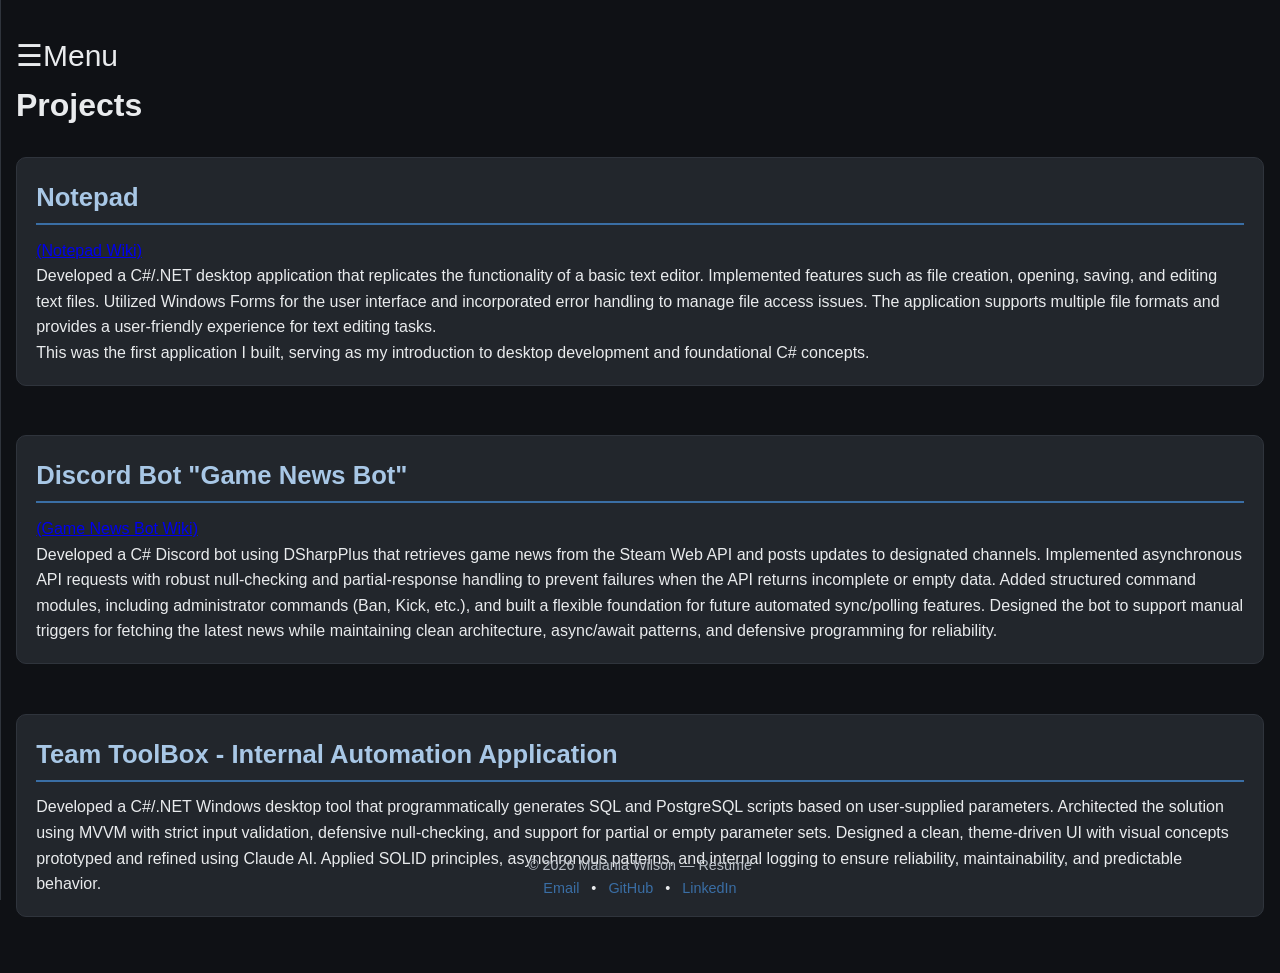
==== docs/projects.html @ 2a9687be "Update project links and enhance descriptions in projects.html" ====
<!DOCTYPE html>
<html lang='en'>
<head>
    <meta charset='utf-8'>
    <meta name='viewport' content='width=device-width, initial-scale=1'>
    <title>Projects</title>
    <link rel='stylesheet' href="css/styles.css">
    <script src="js/script.js"></script>
</head>
<body>
    <div id="mySidenav" class="sidenav">
        <a href="javascript:void(0)" class="closebtn" onclick="closeNav()">&times;</a>
        <a href="index.html">Home</a>
        <a href="projects.html">Projects</a>

    </div>

    <span style="font-size:30px;cursor:pointer" onclick="openNav()">&#9776;Menu</span>
        <h1>Projects</h1>
        <br>
        <section class="panel">
            <H2> Notepad</H2>
            <a href ="https://momo4821.github.io/Notepad/" target="_blank" rel="noopener noreferrer">
                (Notepad Wiki)</a>
            <p>Developed a C#/.NET desktop application that replicates the functionality of a basic text editor. Implemented features such as file creation, opening, saving, and editing text files. Utilized Windows Forms for the user interface and incorporated error handling to manage file access issues. The application supports multiple file formats and provides a user-friendly experience for text editing tasks.</p>
                This was the first application I built, serving as my introduction to desktop development and foundational C# concepts.
            </section>
               
            <br>

                <section class="panel">
                 <h2>Discord Bot "Game News Bot"</h2>       
        <a href="https://momo4821.github.io/GameNewsBotApp/" target="_blank" rel="noopener noreferrer">
                    (Game News Bot Wiki) </a>
                <p>
                    Developed a C# Discord bot using
                    DSharpPlus that retrieves game news from the Steam Web API and posts
                    updates to designated channels. Implemented asynchronous API requests with robust
                    null‑checking and partial‑response handling to prevent failures when the
                    API returns incomplete or empty data. Added structured command modules,
                    including administrator commands (Ban, Kick, etc.), and built a flexible
                    foundation for future automated sync/polling features. Designed the bot
                    to support manual triggers for fetching the latest news while maintaining clean architecture,
                    async/await patterns, and defensive programming for reliability.
                </p>
                </section>

                  <br>

                <section class="panel">
                <h2>Team ToolBox - Internal Automation Application</h2>
                <p> Developed a C#/.NET Windows desktop tool that programmatically generates SQL and PostgreSQL scripts based on user‑supplied parameters. 
                    Architected the solution using MVVM with strict input validation, defensive null‑checking, and support for partial or empty parameter sets.
                Designed a clean, theme‑driven UI with visual concepts prototyped and refined using Claude AI. Applied SOLID principles, asynchronous patterns, 
                and internal logging to ensure reliability, maintainability, and predictable behavior.
                </p>
                </section>
        
<footer>
  <p>© 2026 Malania Wilson — Resume </p>
  <p class="footer-links">
    <a href="mailto:wilsonmcw4@gmail.com">Email</a>
    <span>•</span>
    <a href="https://github.com/Momo4821">GitHub</a>
    <span>•</span>
    <a href="https://www.linkedin.com/in/malania-w-7180b2143">LinkedIn</a>
  </p>
</footer>
           
</body>

</html>
---- docs/css/styles.css ----
/* =========================================
   Blue / Grey / Black Professional Theme
   ========================================= */

:root {
  /* Core palette */
  --bg: #0f1115;            /* deep black-grey */
  --surface: #1a1d22;       /* dark slate */
  --panel: #22262c;         /* soft charcoal */
  --border: #2f343c;        /* muted grey */

  /* Accent blues */
  --accent: #3a6ea5;        /* professional blue */
  --accent-light: #5f9ed6;  /* lighter blue */
  --accent-soft: #a8c7e6;   /* soft blue */

  /* Text colors */
  --text: #e9ebed;          /* light grey */
  --text-muted: #b5bbc4;    /* muted grey */
}

/* Global */
* {
  margin: 0;
  padding: 0;
  box-sizing: border-box;
}

body {
  font-family: "Segoe UI", Roboto, Helvetica, Arial, sans-serif;
  background-color: var(--bg);
  color: var(--text);
  line-height: 1.6;
  padding: 2rem 1rem;
}

/* Wrapper */
.wrapper {
  max-width: 900px;
  margin: 2rem auto;
  background: var(--surface);
  padding: 2rem;
  border-radius: 12px;
  border: 1px solid var(--border);
  box-shadow: 0 8px 24px rgba(0,0,0,0.4);
}

/* Hero Section */
.hero {
  text-align: center;
  margin-bottom: 2rem;
}

.hero h1 {
  font-size: 2.8rem;
  color: var(--accent-soft);
  letter-spacing: 1px;
}

.hero h2 {
  font-size: 1.4rem;
  color: var(--text-muted);
  margin-top: 0.5rem;
}

.hero p {
  margin-top: 1rem;
  font-size: 1.1rem;
  color: var(--text-muted);
}

.hero-buttons {
  margin-top: 1.5rem;
}

.hero-buttons .button {
  margin: 0 0.5rem;
}

/* Buttons */
.button {
  display: inline-block;
  background: var(--accent);
  color: var(--bg);
  padding: 0.6rem 1.2rem;
  border-radius: 999px;
  font-weight: 600;
  transition: background 0.2s ease;
  text-decoration: none;
}

.button:hover {
  background: var(--accent-light);
}

/* Panels */
.panel {
  background: var(--panel);
  padding: 1.2rem;
  border-radius: 10px;
  margin-bottom: 1.5rem;
  border: 1px solid var(--border);
}

/* Section Titles */
section h2 {
  font-size: 1.6rem;
  margin-bottom: 0.8rem;
  color: var(--accent-soft);
  border-bottom: 2px solid var(--accent);
  padding-bottom: 0.3rem;
}

/* Lists */
ul {
  list-style: none;
}

ul li other {
  padding: 0.4rem 0;
  color: var(--text-muted);
}
ul li  {
  padding: 0.4rem 0;
  color: var(--text);
}

.experience-list {
  padding-left: 1.5rem;
  list-style-type: disc;
  
}

/* Footer */
footer {
  text-align: center;
  margin-top: 2rem;
  color: var(--text-muted);
  font-size: 0.9rem;
  position: fixed;
  left: 0;
  bottom: 0;
  width: 100%;
}


.sidenav {
  height: 100%;
  width: 0;
  position: fixed;
  z-index: 10;
  top: 0;
  left: 0;
  background-color: var(--panel);
  overflow-x: hidden;
  transition: 0.5s;
  padding-top: 60px;
  border-right: 1px solid var(--border);
}

.sidenav a {
  padding: 10px 32px;
  text-decoration: none;
  font-size: 22px;
  color: var(--text-muted);
  display: block;
  transition: 0.3s;
}

.sidenav a:hover {
  color: var(--accent-soft);
}

.sidenav .closebtn {
  position: absolute;
  top: 0;
  right: 25px;
  font-size: 36px;
}
.footer-links a {
  color: var(--accent);
  text-decoration: none;
  font-weight: 500;
}

.footer-links a:hover {
  text-decoration: underline;
}

.footer-links span {
  margin: 0 0.5rem;
  color: var(--text);
}
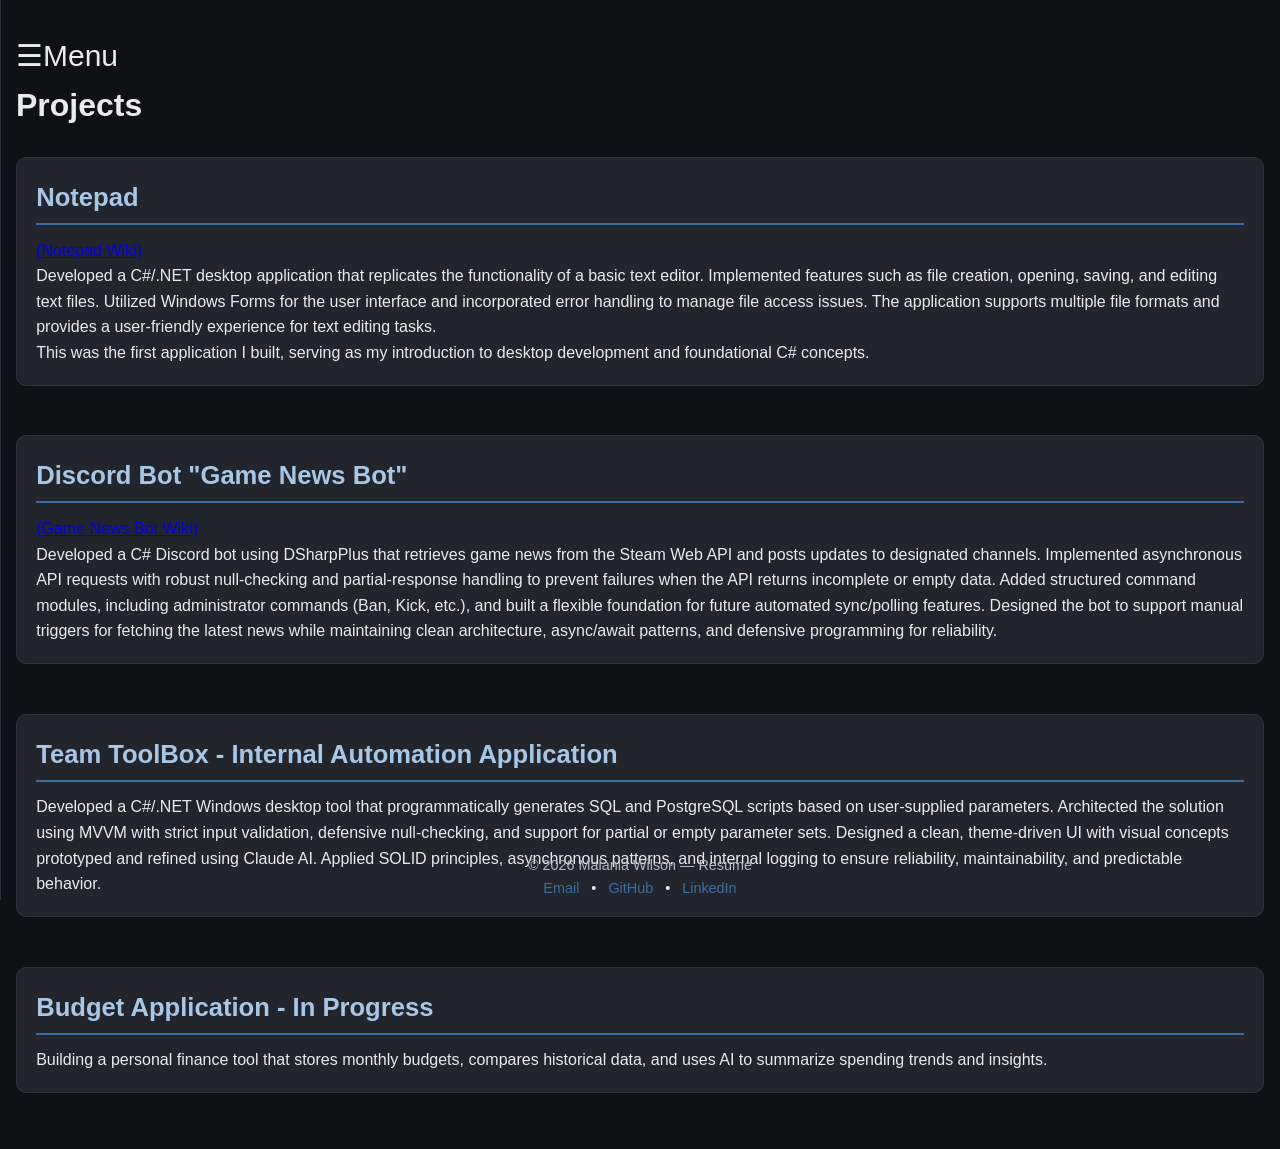
==== commit f3bd4473: "Add new project: Budget Application - In Progress with description" ====
--- a/docs/projects.html
+++ b/docs/projects.html
@@ -55,6 +55,14 @@
                 and internal logging to ensure reliability, maintainability, and predictable behavior.
                 </p>
                 </section>
+                
+                <br>
+                <section class="panel">
+                    <h2> Budget Application - In Progress</h2>
+                    <p>Building a personal finance tool that stores monthly budgets, 
+                    compares historical data, and uses AI to summarize spending trends and insights.</p>
+
+                </section>
         
 <footer>
   <p>© 2026 Malania Wilson — Resume </p>
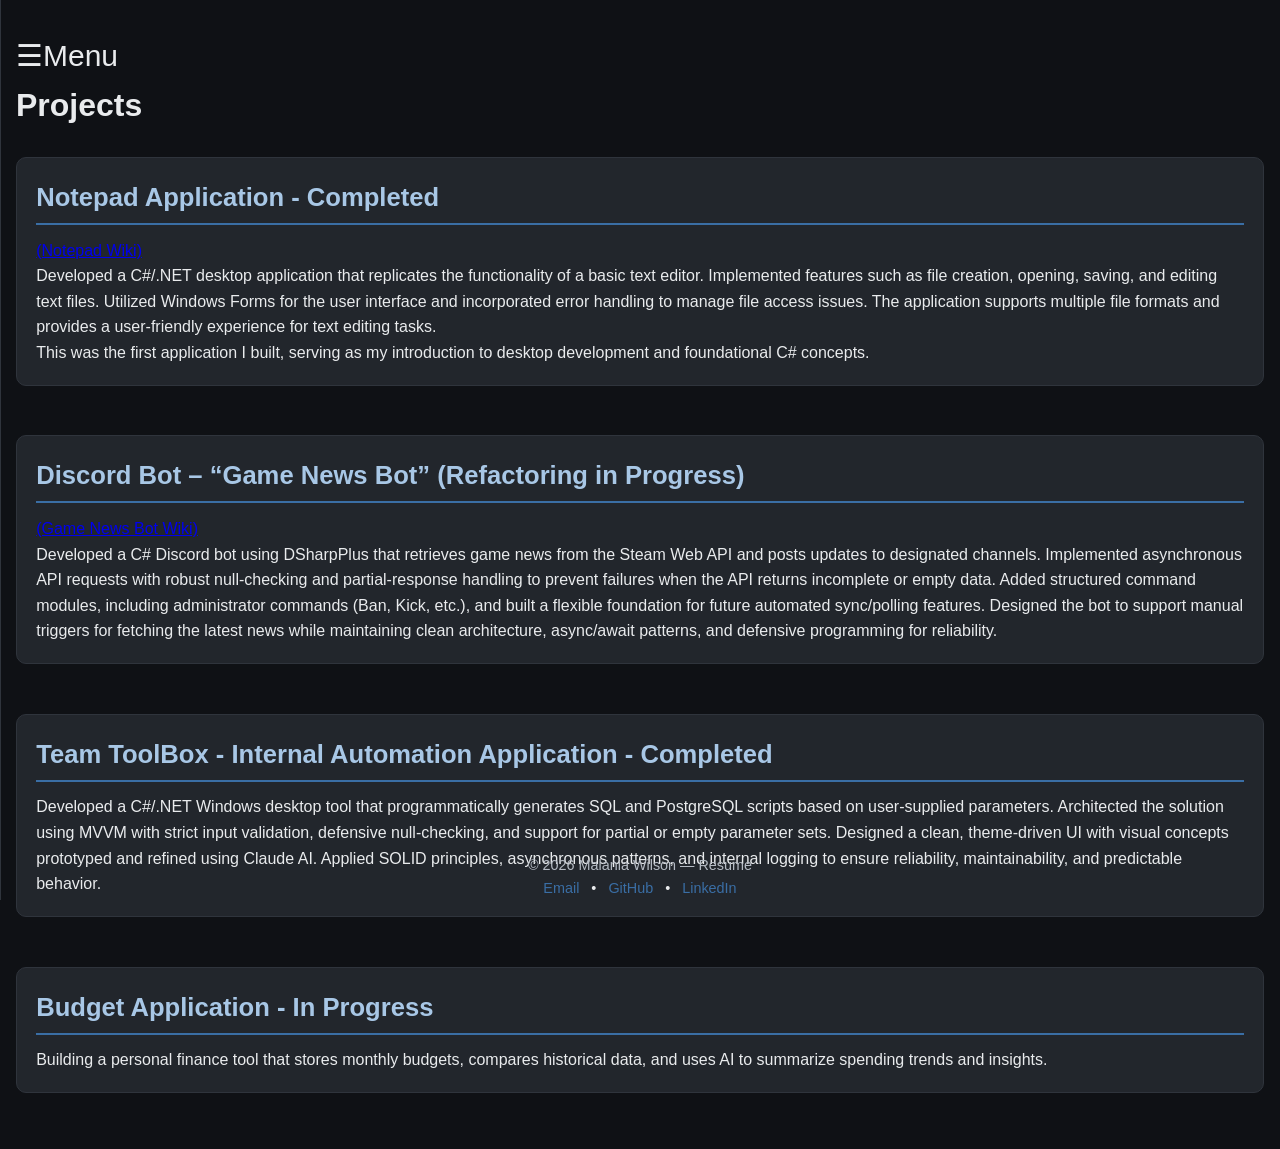
==== commit 4ffcf46c: "Update project descriptions: enhance Notepad and Team ToolBox entries, and clarify Game News Bot sta" ====
--- a/docs/projects.html
+++ b/docs/projects.html
@@ -19,7 +19,7 @@
         <h1>Projects</h1>
         <br>
         <section class="panel">
-            <H2> Notepad</H2>
+            <H2> Notepad Application - Completed</H2>
             <a href ="https://momo4821.github.io/Notepad/" target="_blank" rel="noopener noreferrer">
                 (Notepad Wiki)</a>
             <p>Developed a C#/.NET desktop application that replicates the functionality of a basic text editor. Implemented features such as file creation, opening, saving, and editing text files. Utilized Windows Forms for the user interface and incorporated error handling to manage file access issues. The application supports multiple file formats and provides a user-friendly experience for text editing tasks.</p>
@@ -29,7 +29,7 @@
             <br>
 
                 <section class="panel">
-                 <h2>Discord Bot "Game News Bot"</h2>       
+                 <h2>Discord Bot – “Game News Bot” (Refactoring in Progress)</h2>       
         <a href="https://momo4821.github.io/GameNewsBotApp/" target="_blank" rel="noopener noreferrer">
                     (Game News Bot Wiki) </a>
                 <p>
@@ -48,7 +48,7 @@
                   <br>
 
                 <section class="panel">
-                <h2>Team ToolBox - Internal Automation Application</h2>
+                <h2>Team ToolBox - Internal Automation Application - Completed</h2>
                 <p> Developed a C#/.NET Windows desktop tool that programmatically generates SQL and PostgreSQL scripts based on user‑supplied parameters. 
                     Architected the solution using MVVM with strict input validation, defensive null‑checking, and support for partial or empty parameter sets.
                 Designed a clean, theme‑driven UI with visual concepts prototyped and refined using Claude AI. Applied SOLID principles, asynchronous patterns, 
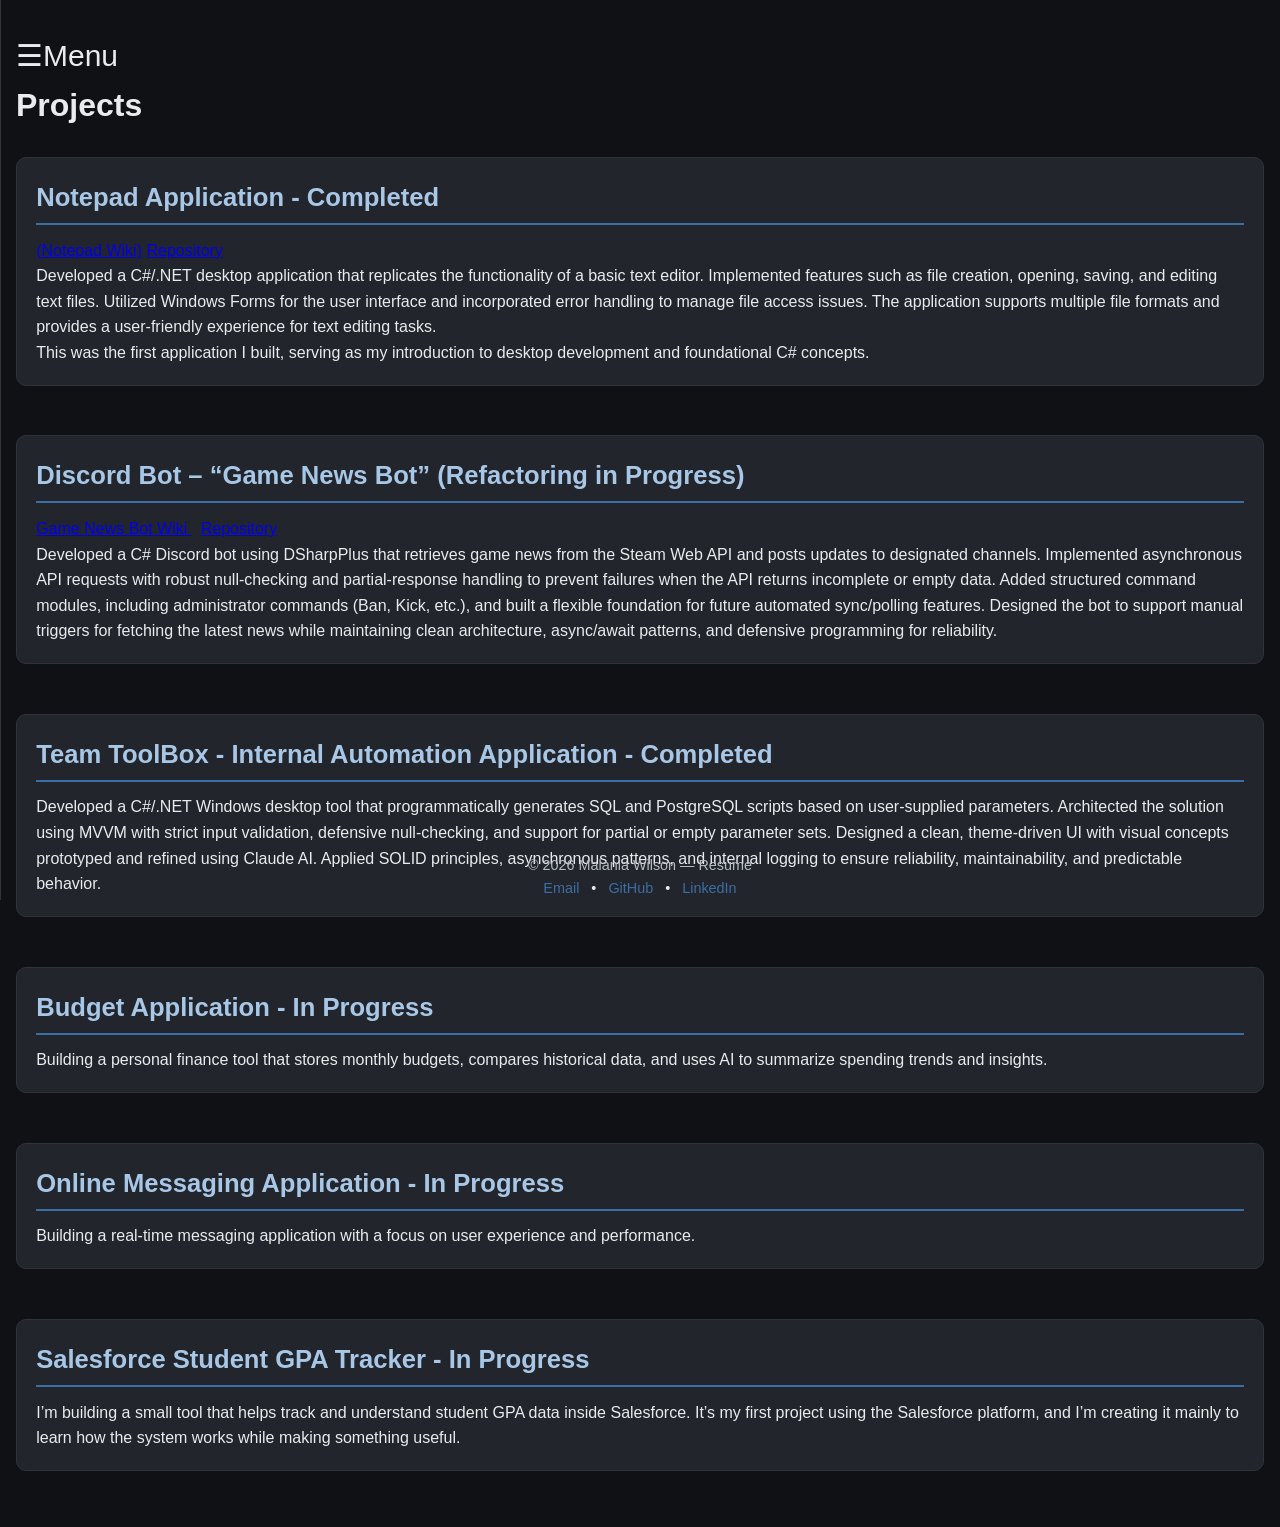
==== commit 2ec84277: "Update index and projects pages: enhance project descriptions, add repository links, and introduce n" ====
--- a/docs/projects.html
+++ b/docs/projects.html
@@ -12,9 +12,7 @@
         <a href="javascript:void(0)" class="closebtn" onclick="closeNav()">&times;</a>
         <a href="index.html">Home</a>
         <a href="projects.html">Projects</a>
-
     </div>
-
     <span style="font-size:30px;cursor:pointer" onclick="openNav()">&#9776;Menu</span>
         <h1>Projects</h1>
         <br>
@@ -22,6 +20,9 @@
             <H2> Notepad Application - Completed</H2>
             <a href ="https://momo4821.github.io/Notepad/" target="_blank" rel="noopener noreferrer">
                 (Notepad Wiki)</a>
+                   <a href="https://github.com/Momo4821/Notepad" target="_blank" rel="noopener noreferrer">
+                Repository </a> 
+                <p>
             <p>Developed a C#/.NET desktop application that replicates the functionality of a basic text editor. Implemented features such as file creation, opening, saving, and editing text files. Utilized Windows Forms for the user interface and incorporated error handling to manage file access issues. The application supports multiple file formats and provides a user-friendly experience for text editing tasks.</p>
                 This was the first application I built, serving as my introduction to desktop development and foundational C# concepts.
             </section>
@@ -31,7 +32,10 @@
                 <section class="panel">
                  <h2>Discord Bot – “Game News Bot” (Refactoring in Progress)</h2>       
         <a href="https://momo4821.github.io/GameNewsBotApp/" target="_blank" rel="noopener noreferrer">
-                    (Game News Bot Wiki) </a>
+                    Game News Bot Wiki </a>&nbsp;
+                    <ln>
+                   <a href="https://github.com/Momo4821/GameNewsBotApp" target="_blank" rel="noopener noreferrer">
+                Repository </a> 
                 <p>
                     Developed a C# Discord bot using
                     DSharpPlus that retrieves game news from the Steam Web API and posts
@@ -63,6 +67,18 @@
                     compares historical data, and uses AI to summarize spending trends and insights.</p>
 
                 </section>
+                <br>
+                     <section class="panel">
+                    <h2> Online Messaging Application - In Progress</h2>
+                    <p>Building a real-time messaging application with a focus on user experience and performance.</p>
+
+                </section>
+                   <br>
+                     <section class="panel">
+                    <h2> Salesforce Student GPA Tracker - In Progress</h2>
+                    <p>I’m building a small tool that helps track and understand student GPA data inside Salesforce. It’s my first project using the Salesforce platform, and I’m creating it mainly to learn how the system works while making something useful.</p>
+
+                </section>
         
 <footer>
   <p>© 2026 Malania Wilson — Resume </p>
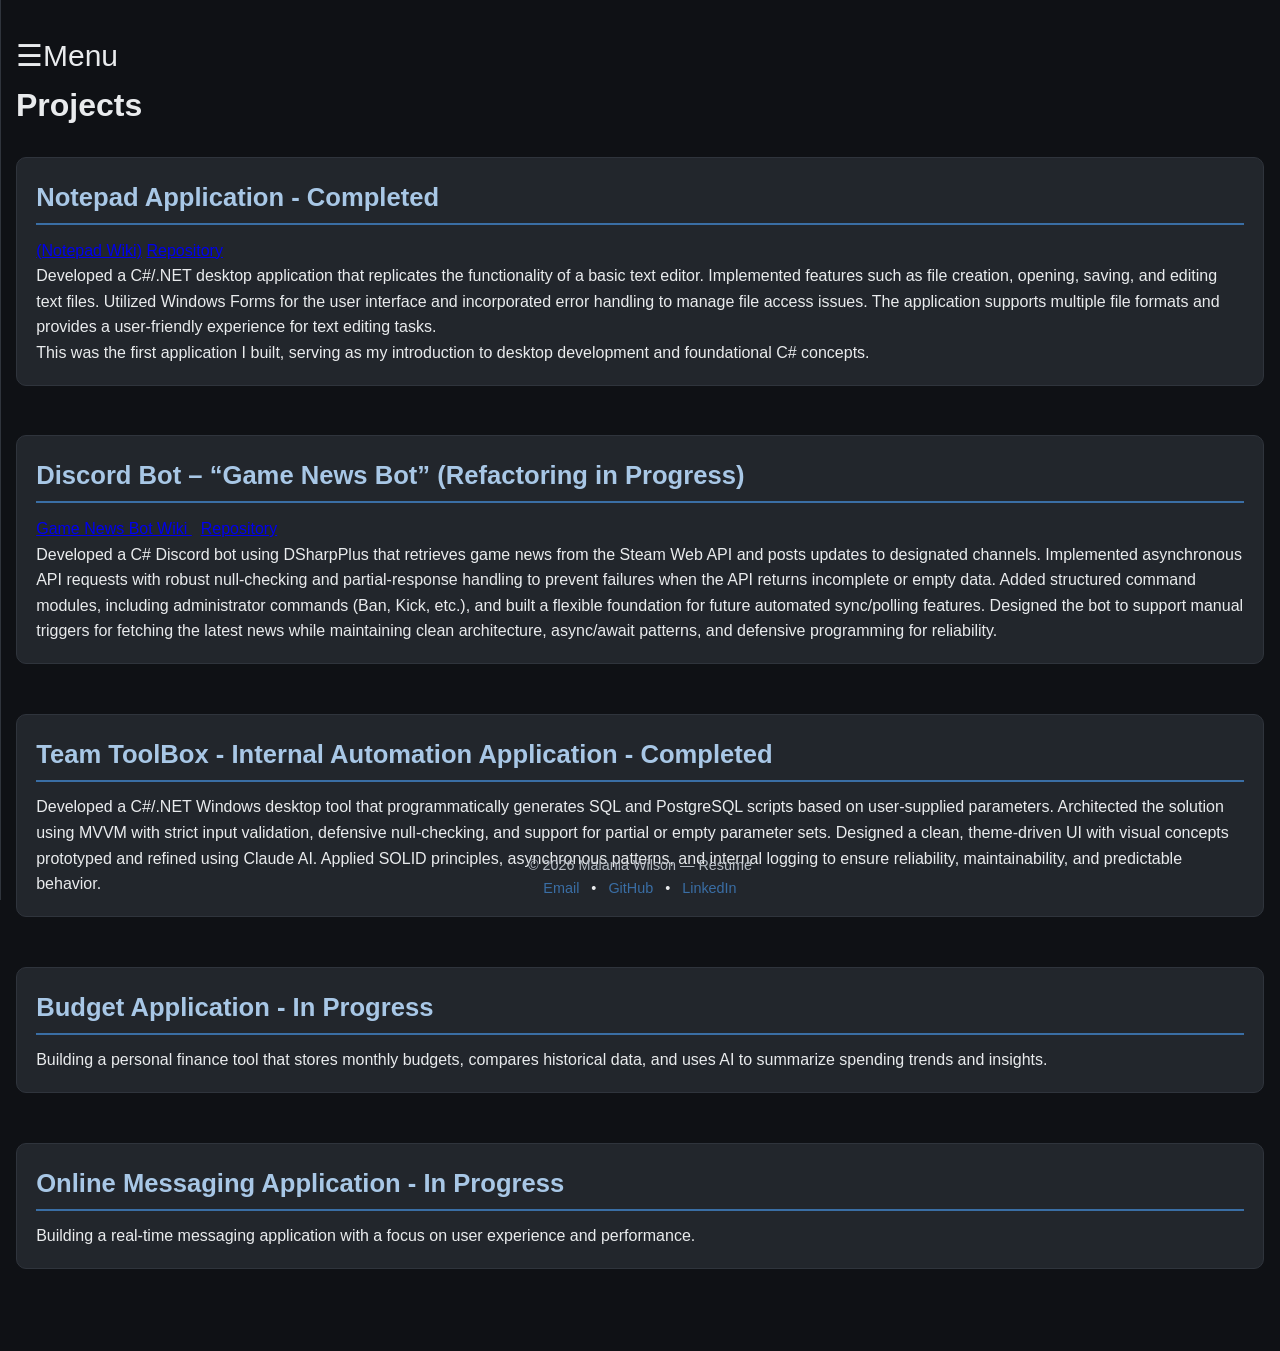
==== commit 99474dcb: "Remove unnecessary sections and clean up formatting in projects.html" ====
--- a/docs/projects.html
+++ b/docs/projects.html
@@ -26,9 +26,7 @@
             <p>Developed a C#/.NET desktop application that replicates the functionality of a basic text editor. Implemented features such as file creation, opening, saving, and editing text files. Utilized Windows Forms for the user interface and incorporated error handling to manage file access issues. The application supports multiple file formats and provides a user-friendly experience for text editing tasks.</p>
                 This was the first application I built, serving as my introduction to desktop development and foundational C# concepts.
             </section>
-               
             <br>
-
                 <section class="panel">
                  <h2>Discord Bot – “Game News Bot” (Refactoring in Progress)</h2>       
         <a href="https://momo4821.github.io/GameNewsBotApp/" target="_blank" rel="noopener noreferrer">
@@ -74,12 +72,6 @@
 
                 </section>
                    <br>
-                     <section class="panel">
-                    <h2> Salesforce Student GPA Tracker - In Progress</h2>
-                    <p>I’m building a small tool that helps track and understand student GPA data inside Salesforce. It’s my first project using the Salesforce platform, and I’m creating it mainly to learn how the system works while making something useful.</p>
-
-                </section>
-        
 <footer>
   <p>© 2026 Malania Wilson — Resume </p>
   <p class="footer-links">
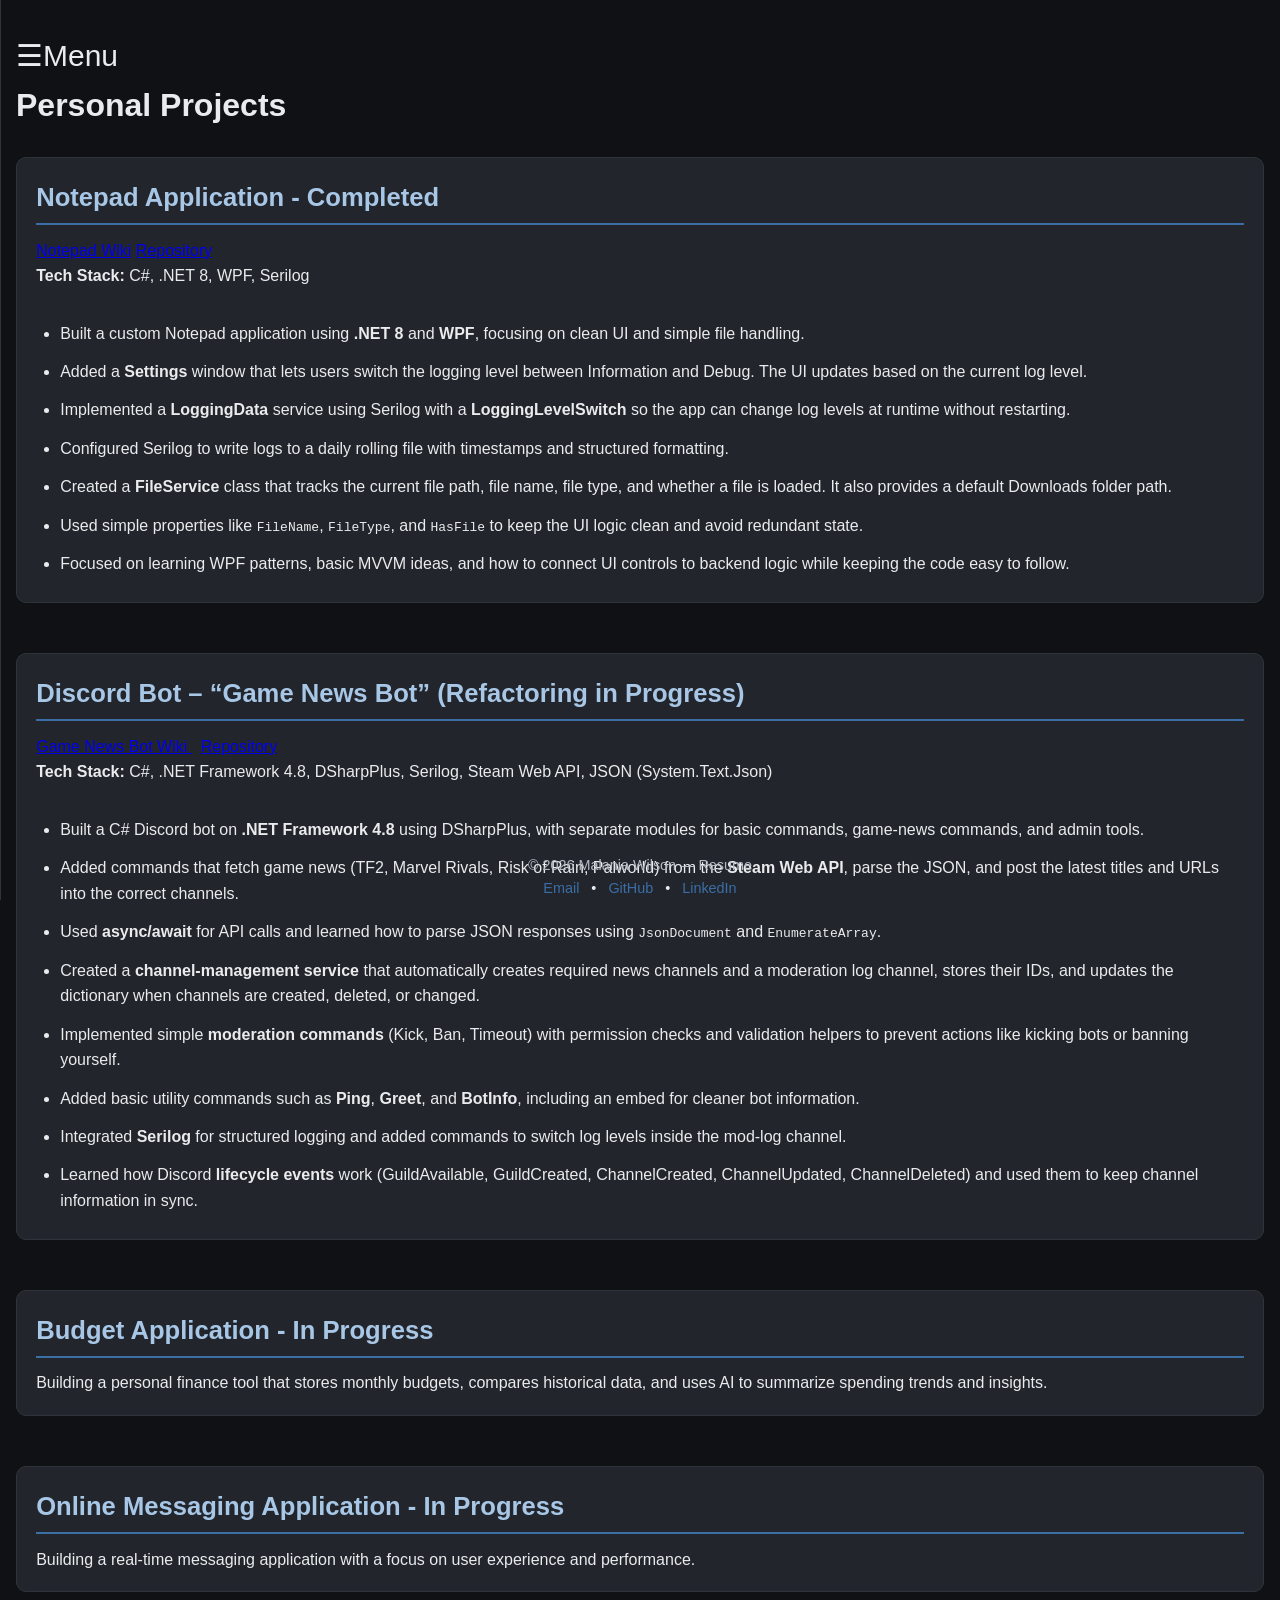
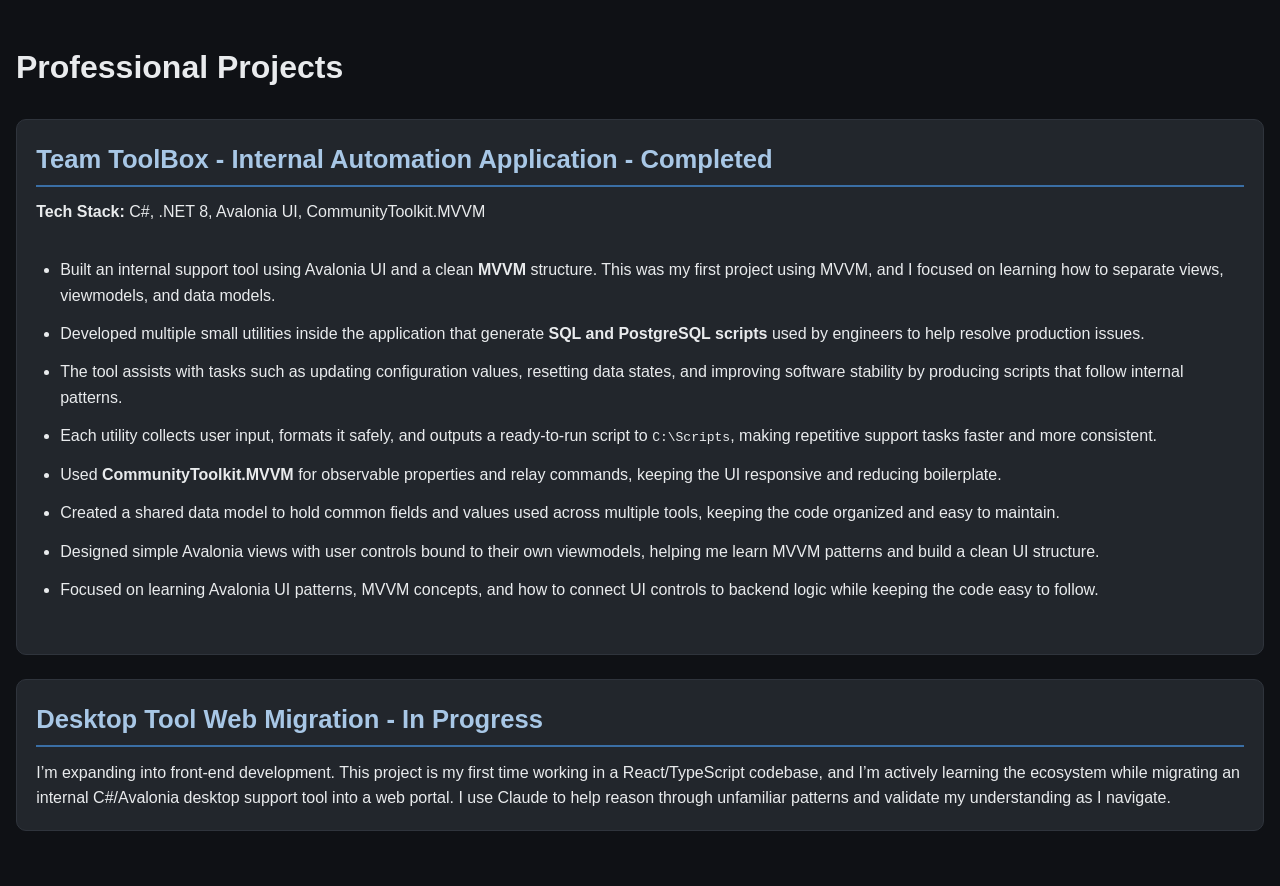
==== commit 96fb7b71: "Update projects.html: enhance project titles, improve descriptions, and reorganize sections for clar" ====
--- a/docs/projects.html
+++ b/docs/projects.html
@@ -14,51 +14,56 @@
         <a href="projects.html">Projects</a>
     </div>
     <span style="font-size:30px;cursor:pointer" onclick="openNav()">&#9776;Menu</span>
-        <h1>Projects</h1>
+        <h1>Personal  Projects</h1>
         <br>
         <section class="panel">
             <H2> Notepad Application - Completed</H2>
             <a href ="https://momo4821.github.io/Notepad/" target="_blank" rel="noopener noreferrer">
-                (Notepad Wiki)</a>
+                Notepad Wiki</a>
                    <a href="https://github.com/Momo4821/Notepad" target="_blank" rel="noopener noreferrer">
                 Repository </a> 
-                <p>
-            <p>Developed a C#/.NET desktop application that replicates the functionality of a basic text editor. Implemented features such as file creation, opening, saving, and editing text files. Utilized Windows Forms for the user interface and incorporated error handling to manage file access issues. The application supports multiple file formats and provides a user-friendly experience for text editing tasks.</p>
-                This was the first application I built, serving as my introduction to desktop development and foundational C# concepts.
-            </section>
+                      <p><strong>Tech Stack:</strong> C#, .NET 8, WPF, Serilog</p>
+                      <br>
+           <ul class="experience-list">
+    <li>Built a custom Notepad application using <strong>.NET 8</strong> and <strong>WPF</strong>, focusing on clean UI and simple file handling.</li>
+    
+    <li>Added a <strong>Settings</strong> window that lets users switch the logging level between Information and Debug. The UI updates based on the current log level.</li>
+
+    <li>Implemented a <strong>LoggingData</strong> service using Serilog with a <strong>LoggingLevelSwitch</strong> so the app can change log levels at runtime without restarting.</li>
+
+    <li>Configured Serilog to write logs to a daily rolling file with timestamps and structured formatting.</li>
+
+    <li>Created a <strong>FileService</strong> class that tracks the current file path, file name, file type, and whether a file is loaded. It also provides a default Downloads folder path.</li>
+
+    <li>Used simple properties like <code>FileName</code>, <code>FileType</code>, and <code>HasFile</code> to keep the UI logic clean and avoid redundant state.</li>
+
+    <li>Focused on learning WPF patterns, basic MVVM ideas, and how to connect UI controls to backend logic while keeping the code easy to follow.</li>
+
+  </ul>
+    </section>
             <br>
                 <section class="panel">
                  <h2>Discord Bot – “Game News Bot” (Refactoring in Progress)</h2>       
         <a href="https://momo4821.github.io/GameNewsBotApp/" target="_blank" rel="noopener noreferrer">
                     Game News Bot Wiki </a>&nbsp;
-                    <ln>
                    <a href="https://github.com/Momo4821/GameNewsBotApp" target="_blank" rel="noopener noreferrer">
                 Repository </a> 
-                <p>
-                    Developed a C# Discord bot using
-                    DSharpPlus that retrieves game news from the Steam Web API and posts
-                    updates to designated channels. Implemented asynchronous API requests with robust
-                    null‑checking and partial‑response handling to prevent failures when the
-                    API returns incomplete or empty data. Added structured command modules,
-                    including administrator commands (Ban, Kick, etc.), and built a flexible
-                    foundation for future automated sync/polling features. Designed the bot
-                    to support manual triggers for fetching the latest news while maintaining clean architecture,
-                    async/await patterns, and defensive programming for reliability.
-                </p>
+                <br>
+                
+                <p><strong>Tech Stack:</strong> C#, .NET Framework 4.8, DSharpPlus, Serilog, Steam Web API, JSON (System.Text.Json)</p>
+                <br>
+        <ul ul class="experience-list">
+        <li>Built a C# Discord bot on <strong>.NET Framework 4.8</strong> using DSharpPlus, with separate modules for basic commands, game-news commands, and admin tools.</li>
+        <li>Added commands that fetch game news (TF2, Marvel Rivals, Risk of Rain, Palworld) from the <strong>Steam Web API</strong>, parse the JSON, and post the latest titles and URLs into the correct channels.</li>
+        <li>Used <strong>async/await</strong> for API calls and learned how to parse JSON responses using <code>JsonDocument</code> and <code>EnumerateArray</code>.</li>
+        <li>Created a <strong>channel-management service</strong> that automatically creates required news channels and a moderation log channel, stores their IDs, and updates the dictionary when channels are created, deleted, or changed.</li>
+        <li>Implemented simple <strong>moderation commands</strong> (Kick, Ban, Timeout) with permission checks and validation helpers to prevent actions like kicking bots or banning yourself.</li>
+        <li>Added basic utility commands such as <strong>Ping</strong>, <strong>Greet</strong>, and <strong>BotInfo</strong>, including an embed for cleaner bot information.</li>
+        <li>Integrated <strong>Serilog</strong> for structured logging and added commands to switch log levels inside the mod-log channel.</li>
+        <li>Learned how Discord <strong>lifecycle events</strong> work (GuildAvailable, GuildCreated, ChannelCreated, ChannelUpdated, ChannelDeleted) and used them to keep channel information in sync.</li>
+         </ul>
                 </section>
-
-                  <br>
-
-                <section class="panel">
-                <h2>Team ToolBox - Internal Automation Application - Completed</h2>
-                <p> Developed a C#/.NET Windows desktop tool that programmatically generates SQL and PostgreSQL scripts based on user‑supplied parameters. 
-                    Architected the solution using MVVM with strict input validation, defensive null‑checking, and support for partial or empty parameter sets.
-                Designed a clean, theme‑driven UI with visual concepts prototyped and refined using Claude AI. Applied SOLID principles, asynchronous patterns, 
-                and internal logging to ensure reliability, maintainability, and predictable behavior.
-                </p>
-                </section>
-                
-                <br>
+                 <br>
                 <section class="panel">
                     <h2> Budget Application - In Progress</h2>
                     <p>Building a personal finance tool that stores monthly budgets, 
@@ -71,7 +76,46 @@
                     <p>Building a real-time messaging application with a focus on user experience and performance.</p>
 
                 </section>
-                   <br>
+                   
+
+                  <br>
+                  
+
+                 <h1>Professional Projects</h1> 
+                 <br>
+                <section class="panel">
+                <h2>Team ToolBox - Internal Automation Application - Completed</h2>
+               <p><strong>Tech Stack:</strong> C#, .NET 8, Avalonia UI, CommunityToolkit.MVVM</p>
+
+  <ul class="experience-list">
+    <br>
+  <li>Built an internal support tool using Avalonia UI and a clean <strong>MVVM</strong> structure. This was my first project using MVVM, and I focused on learning how to separate views, viewmodels, and data models.</li>
+
+    <li>Developed multiple small utilities inside the application that generate <strong>SQL and PostgreSQL scripts</strong> used by engineers to help resolve production issues.</li>
+
+    <li>The tool assists with tasks such as updating configuration values, resetting data states, and improving software stability by producing scripts that follow internal patterns.</li>
+
+    <li>Each utility collects user input, formats it safely, and outputs a ready‑to‑run script to <code>C:\Scripts</code>, making repetitive support tasks faster and more consistent.</li>
+
+    <li>Used <strong>CommunityToolkit.MVVM</strong> for observable properties and relay commands, keeping the UI responsive and reducing boilerplate.</li>
+
+    <li>Created a shared data model to hold common fields and values used across multiple tools, keeping the code organized and easy to maintain.</li>
+
+    <li>Designed simple Avalonia views with user controls bound to their own viewmodels, helping me learn MVVM patterns and build a clean UI structure.</li>
+
+    <li>Focused on learning Avalonia UI patterns, MVVM concepts, and how to connect UI controls to backend logic while keeping the code easy to follow.</li>
+  </ul>
+                <br>
+                </section>
+                     <section class="panel">
+                <h2>Desktop Tool Web Migration - In Progress</h2>
+                <p>I’m expanding into front‑end development. This project is my first time working in a React/TypeScript codebase, 
+                    and I’m actively learning the ecosystem while migrating an internal C#/Avalonia desktop support tool into a web portal. 
+                    I use Claude to help reason through unfamiliar patterns and validate my understanding as I navigate.
+                </p>
+                </section>
+                
+         
 <footer>
   <p>© 2026 Malania Wilson — Resume </p>
   <p class="footer-links">
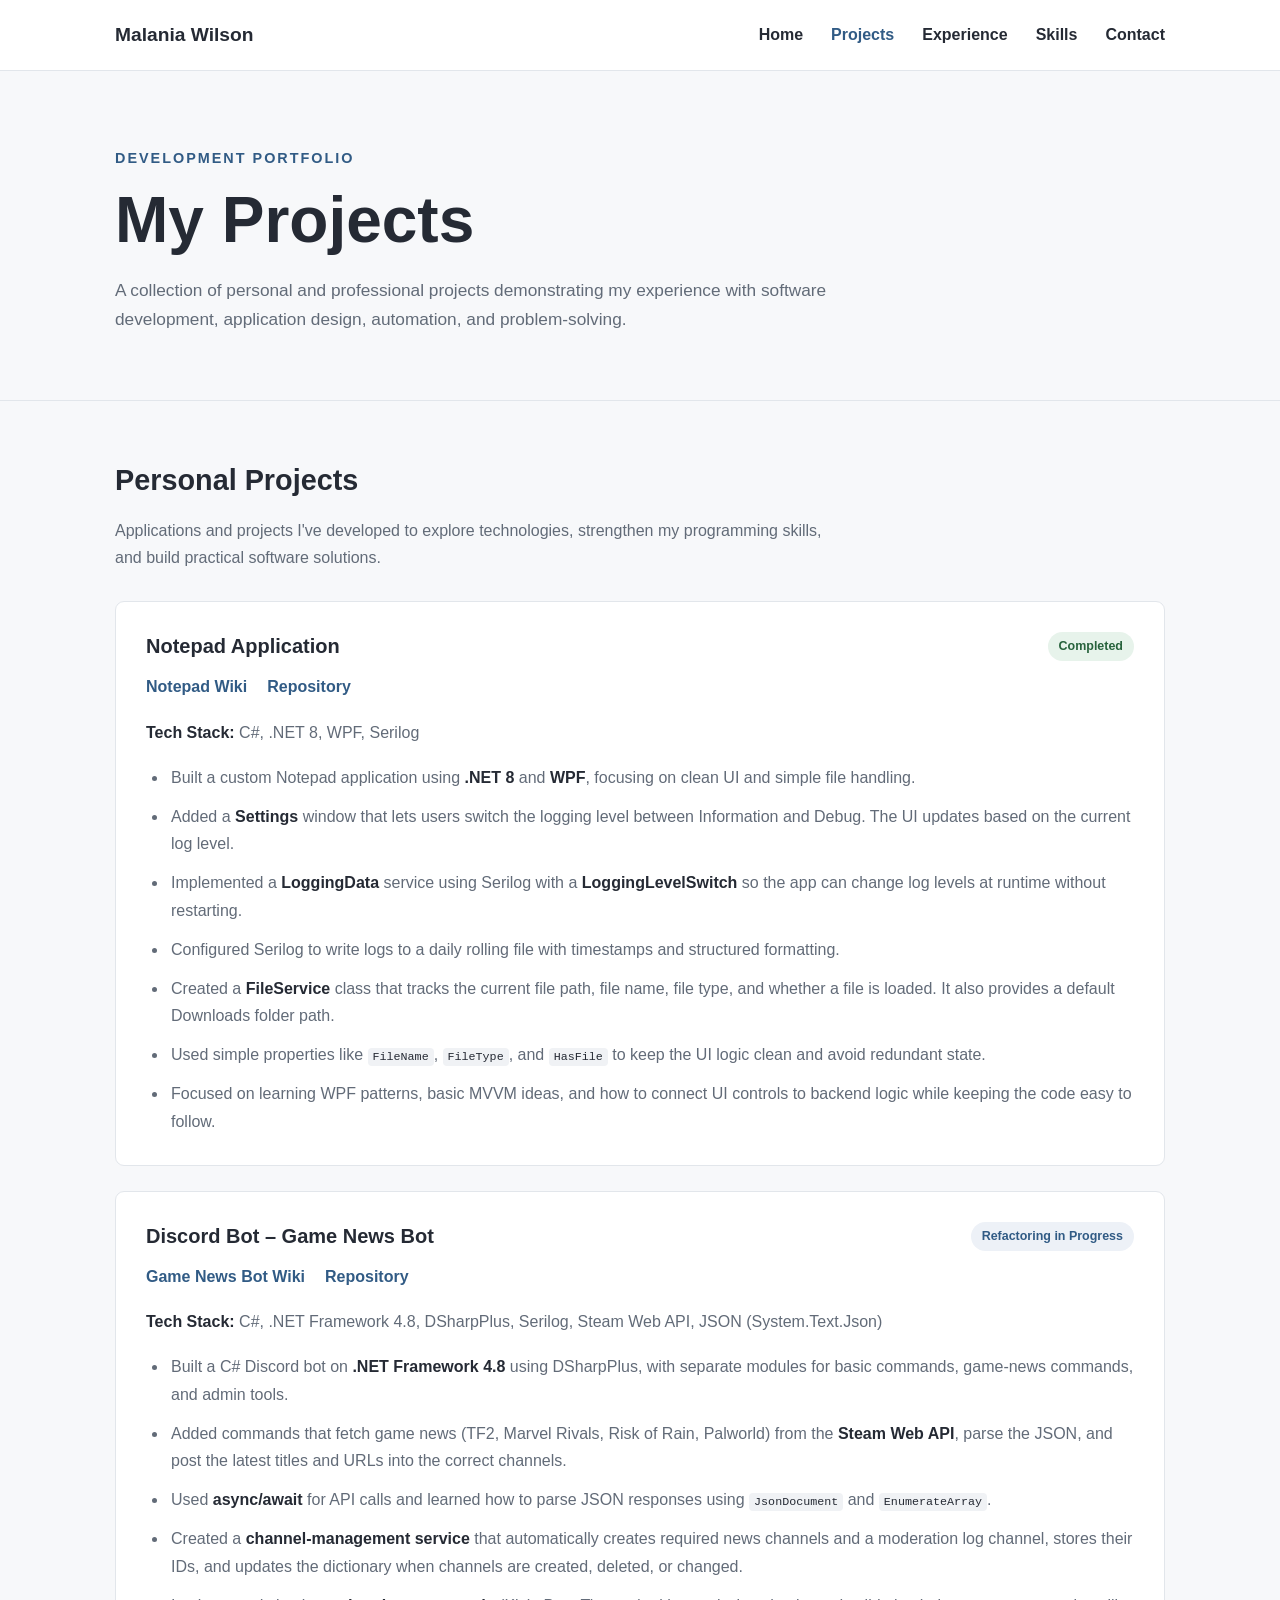
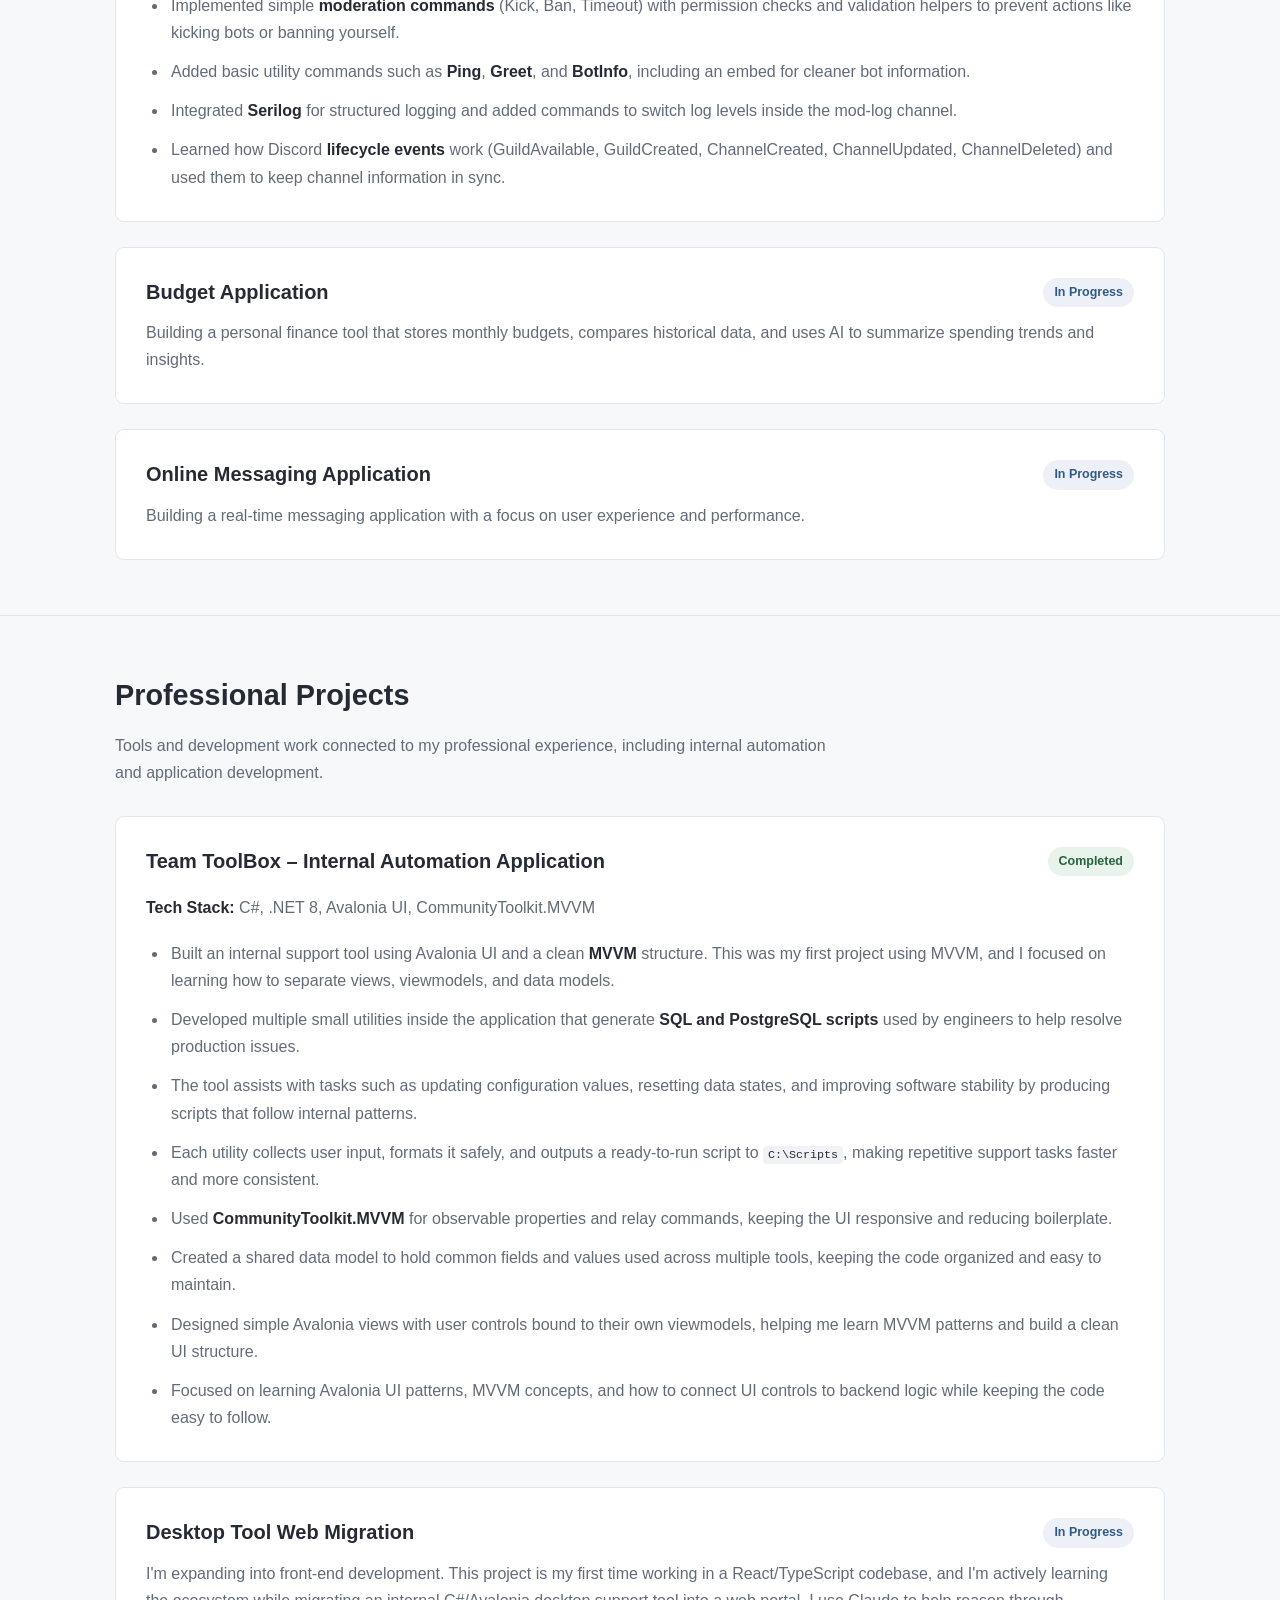
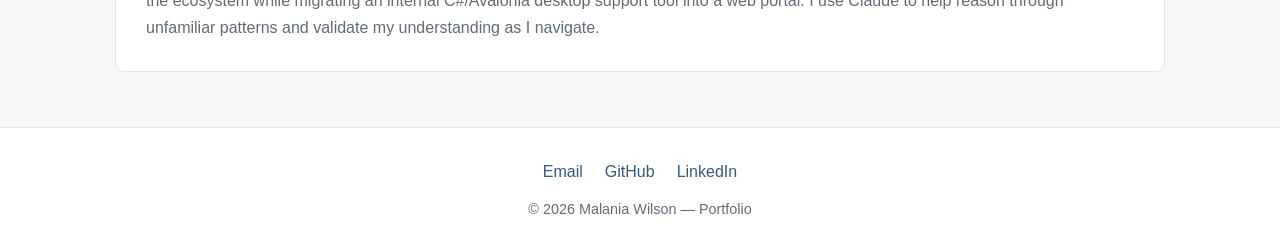
==== commit b8096b9f: "Refactor portfolio website: Update HTML structure, enhance styling, and improve project descriptions" ====
--- a/docs/projects.html
+++ b/docs/projects.html
@@ -1,132 +1,405 @@
+
 <!DOCTYPE html>
-<html lang='en'>
+<html lang="en">
 <head>
-    <meta charset='utf-8'>
-    <meta name='viewport' content='width=device-width, initial-scale=1'>
-    <title>Projects</title>
-    <link rel='stylesheet' href="css/styles.css">
-    <script src="js/script.js"></script>
+    <meta charset="UTF-8">
+    <meta name="viewport" content="width=device-width, initial-scale=1.0">
+
+    <meta name="description" content="Malania Wilson's personal and professional software development projects.">
+
+    <title>Projects | Malania Wilson</title>
+
+    <link rel="stylesheet" href="css/styles.css">
 </head>
+
 <body>
-    <div id="mySidenav" class="sidenav">
-        <a href="javascript:void(0)" class="closebtn" onclick="closeNav()">&times;</a>
-        <a href="index.html">Home</a>
-        <a href="projects.html">Projects</a>
-    </div>
-    <span style="font-size:30px;cursor:pointer" onclick="openNav()">&#9776;Menu</span>
-        <h1>Personal  Projects</h1>
-        <br>
-        <section class="panel">
-            <H2> Notepad Application - Completed</H2>
-            <a href ="https://momo4821.github.io/Notepad/" target="_blank" rel="noopener noreferrer">
-                Notepad Wiki</a>
-                   <a href="https://github.com/Momo4821/Notepad" target="_blank" rel="noopener noreferrer">
-                Repository </a> 
-                      <p><strong>Tech Stack:</strong> C#, .NET 8, WPF, Serilog</p>
-                      <br>
-           <ul class="experience-list">
-    <li>Built a custom Notepad application using <strong>.NET 8</strong> and <strong>WPF</strong>, focusing on clean UI and simple file handling.</li>
-    
-    <li>Added a <strong>Settings</strong> window that lets users switch the logging level between Information and Debug. The UI updates based on the current log level.</li>
-
-    <li>Implemented a <strong>LoggingData</strong> service using Serilog with a <strong>LoggingLevelSwitch</strong> so the app can change log levels at runtime without restarting.</li>
-
-    <li>Configured Serilog to write logs to a daily rolling file with timestamps and structured formatting.</li>
-
-    <li>Created a <strong>FileService</strong> class that tracks the current file path, file name, file type, and whether a file is loaded. It also provides a default Downloads folder path.</li>
-
-    <li>Used simple properties like <code>FileName</code>, <code>FileType</code>, and <code>HasFile</code> to keep the UI logic clean and avoid redundant state.</li>
-
-    <li>Focused on learning WPF patterns, basic MVVM ideas, and how to connect UI controls to backend logic while keeping the code easy to follow.</li>
-
-  </ul>
-    </section>
-            <br>
-                <section class="panel">
-                 <h2>Discord Bot – “Game News Bot” (Refactoring in Progress)</h2>       
-        <a href="https://momo4821.github.io/GameNewsBotApp/" target="_blank" rel="noopener noreferrer">
-                    Game News Bot Wiki </a>&nbsp;
-                   <a href="https://github.com/Momo4821/GameNewsBotApp" target="_blank" rel="noopener noreferrer">
-                Repository </a> 
-                <br>
-                
-                <p><strong>Tech Stack:</strong> C#, .NET Framework 4.8, DSharpPlus, Serilog, Steam Web API, JSON (System.Text.Json)</p>
-                <br>
-        <ul ul class="experience-list">
-        <li>Built a C# Discord bot on <strong>.NET Framework 4.8</strong> using DSharpPlus, with separate modules for basic commands, game-news commands, and admin tools.</li>
-        <li>Added commands that fetch game news (TF2, Marvel Rivals, Risk of Rain, Palworld) from the <strong>Steam Web API</strong>, parse the JSON, and post the latest titles and URLs into the correct channels.</li>
-        <li>Used <strong>async/await</strong> for API calls and learned how to parse JSON responses using <code>JsonDocument</code> and <code>EnumerateArray</code>.</li>
-        <li>Created a <strong>channel-management service</strong> that automatically creates required news channels and a moderation log channel, stores their IDs, and updates the dictionary when channels are created, deleted, or changed.</li>
-        <li>Implemented simple <strong>moderation commands</strong> (Kick, Ban, Timeout) with permission checks and validation helpers to prevent actions like kicking bots or banning yourself.</li>
-        <li>Added basic utility commands such as <strong>Ping</strong>, <strong>Greet</strong>, and <strong>BotInfo</strong>, including an embed for cleaner bot information.</li>
-        <li>Integrated <strong>Serilog</strong> for structured logging and added commands to switch log levels inside the mod-log channel.</li>
-        <li>Learned how Discord <strong>lifecycle events</strong> work (GuildAvailable, GuildCreated, ChannelCreated, ChannelUpdated, ChannelDeleted) and used them to keep channel information in sync.</li>
-         </ul>
-                </section>
-                 <br>
-                <section class="panel">
-                    <h2> Budget Application - In Progress</h2>
-                    <p>Building a personal finance tool that stores monthly budgets, 
-                    compares historical data, and uses AI to summarize spending trends and insights.</p>
-
-                </section>
-                <br>
-                     <section class="panel">
-                    <h2> Online Messaging Application - In Progress</h2>
-                    <p>Building a real-time messaging application with a focus on user experience and performance.</p>
-
-                </section>
-                   
-
-                  <br>
-                  
-
-                 <h1>Professional Projects</h1> 
-                 <br>
-                <section class="panel">
-                <h2>Team ToolBox - Internal Automation Application - Completed</h2>
-               <p><strong>Tech Stack:</strong> C#, .NET 8, Avalonia UI, CommunityToolkit.MVVM</p>
-
-  <ul class="experience-list">
-    <br>
-  <li>Built an internal support tool using Avalonia UI and a clean <strong>MVVM</strong> structure. This was my first project using MVVM, and I focused on learning how to separate views, viewmodels, and data models.</li>
-
-    <li>Developed multiple small utilities inside the application that generate <strong>SQL and PostgreSQL scripts</strong> used by engineers to help resolve production issues.</li>
-
-    <li>The tool assists with tasks such as updating configuration values, resetting data states, and improving software stability by producing scripts that follow internal patterns.</li>
-
-    <li>Each utility collects user input, formats it safely, and outputs a ready‑to‑run script to <code>C:\Scripts</code>, making repetitive support tasks faster and more consistent.</li>
-
-    <li>Used <strong>CommunityToolkit.MVVM</strong> for observable properties and relay commands, keeping the UI responsive and reducing boilerplate.</li>
-
-    <li>Created a shared data model to hold common fields and values used across multiple tools, keeping the code organized and easy to maintain.</li>
-
-    <li>Designed simple Avalonia views with user controls bound to their own viewmodels, helping me learn MVVM patterns and build a clean UI structure.</li>
-
-    <li>Focused on learning Avalonia UI patterns, MVVM concepts, and how to connect UI controls to backend logic while keeping the code easy to follow.</li>
-  </ul>
-                <br>
-                </section>
-                     <section class="panel">
-                <h2>Desktop Tool Web Migration - In Progress</h2>
-                <p>I’m expanding into front‑end development. This project is my first time working in a React/TypeScript codebase, 
-                    and I’m actively learning the ecosystem while migrating an internal C#/Avalonia desktop support tool into a web portal. 
-                    I use Claude to help reason through unfamiliar patterns and validate my understanding as I navigate.
+
+    <!-- Navigation -->
+    <header>
+        <div class="container">
+            <nav>
+                <a class="logo" href="index.html">Malania Wilson</a>
+
+                <ul class="nav-links">
+                    <li><a href="index.html">Home</a></li>
+                    <li><a href="projects.html" class="active">Projects</a></li>
+                    <li><a href="index.html#experience">Experience</a></li>
+                    <li><a href="index.html#skills">Skills</a></li>
+                    <li><a href="index.html#contact">Contact</a></li>
+                </ul>
+            </nav>
+        </div>
+    </header>
+
+    <main>
+
+        <!-- Page Introduction -->
+        <section class="page-hero">
+            <div class="container">
+                <div class="hero-content">
+                    <p class="eyebrow">Development Portfolio</p>
+
+                    <h1>My Projects</h1>
+
+                    <p class="hero-description">
+                        A collection of personal and professional projects
+                        demonstrating my experience with software development,
+                        application design, automation, and problem-solving.
+                    </p>
+                </div>
+            </div>
+        </section>
+
+        <hr class="section-divider">
+
+        <!-- Personal Projects -->
+        <section class="projects-section">
+            <div class="container">
+
+                <h2 class="section-title">Personal Projects</h2>
+
+                <p class="section-intro">
+                    Applications and projects I've developed to explore
+                    technologies, strengthen my programming skills, and
+                    build practical software solutions.
                 </p>
-                </section>
-                
-         
-<footer>
-  <p>© 2026 Malania Wilson — Resume </p>
-  <p class="footer-links">
-    <a href="mailto:wilsonmcw4@gmail.com">Email</a>
-    <span>•</span>
-    <a href="https://github.com/Momo4821">GitHub</a>
-    <span>•</span>
-    <a href="https://www.linkedin.com/in/malania-w-7180b2143">LinkedIn</a>
-  </p>
-</footer>
-           
+
+                <div class="projects-grid">
+
+                    <!-- Notepad -->
+                    <article class="project-card">
+                        <div class="project-header">
+                            <h3>Notepad Application</h3>
+                            <span class="project-status completed">Completed</span>
+                        </div>
+
+                        <div class="project-links">
+                            <a href="https://momo4821.github.io/Notepad/"
+                               target="_blank"
+                               rel="noopener noreferrer">
+                                Notepad Wiki
+                            </a>
+
+                            <a href="https://github.com/Momo4821/Notepad"
+                               target="_blank"
+                               rel="noopener noreferrer">
+                                Repository
+                            </a>
+                        </div>
+
+                        <p class="tech-stack">
+                            <strong>Tech Stack:</strong>
+                            C#, .NET 8, WPF, Serilog
+                        </p>
+
+                        <ul class="experience-list">
+                            <li>
+                                Built a custom Notepad application using
+                                <strong>.NET 8</strong> and <strong>WPF</strong>,
+                                focusing on clean UI and simple file handling.
+                            </li>
+
+                            <li>
+                                Added a <strong>Settings</strong> window that
+                                lets users switch the logging level between
+                                Information and Debug. The UI updates based
+                                on the current log level.
+                            </li>
+
+                            <li>
+                                Implemented a <strong>LoggingData</strong>
+                                service using Serilog with a
+                                <strong>LoggingLevelSwitch</strong> so the app
+                                can change log levels at runtime without
+                                restarting.
+                            </li>
+
+                            <li>
+                                Configured Serilog to write logs to a daily
+                                rolling file with timestamps and structured
+                                formatting.
+                            </li>
+
+                            <li>
+                                Created a <strong>FileService</strong> class
+                                that tracks the current file path, file name,
+                                file type, and whether a file is loaded. It
+                                also provides a default Downloads folder path.
+                            </li>
+
+                            <li>
+                                Used simple properties like
+                                <code>FileName</code>, <code>FileType</code>,
+                                and <code>HasFile</code> to keep the UI logic
+                                clean and avoid redundant state.
+                            </li>
+
+                            <li>
+                                Focused on learning WPF patterns, basic MVVM
+                                ideas, and how to connect UI controls to
+                                backend logic while keeping the code easy
+                                to follow.
+                            </li>
+                        </ul>
+                    </article>
+
+                    <!-- Discord Bot -->
+                    <article class="project-card">
+                        <div class="project-header">
+                            <h3>Discord Bot – Game News Bot</h3>
+                            <span class="project-status progress">Refactoring in Progress</span>
+                        </div>
+
+                        <div class="project-links">
+                            <a href="https://momo4821.github.io/GameNewsBotApp/"
+                               target="_blank"
+                               rel="noopener noreferrer">
+                                Game News Bot Wiki
+                            </a>
+
+                            <a href="https://github.com/Momo4821/GameNewsBotApp"
+                               target="_blank"
+                               rel="noopener noreferrer">
+                                Repository
+                            </a>
+                        </div>
+
+                        <p class="tech-stack">
+                            <strong>Tech Stack:</strong>
+                            C#, .NET Framework 4.8, DSharpPlus, Serilog,
+                            Steam Web API, JSON (System.Text.Json)
+                        </p>
+
+                        <ul class="experience-list">
+                            <li>
+                                Built a C# Discord bot on
+                                <strong>.NET Framework 4.8</strong> using
+                                DSharpPlus, with separate modules for basic
+                                commands, game-news commands, and admin tools.
+                            </li>
+
+                            <li>
+                                Added commands that fetch game news
+                                (TF2, Marvel Rivals, Risk of Rain, Palworld)
+                                from the <strong>Steam Web API</strong>,
+                                parse the JSON, and post the latest titles
+                                and URLs into the correct channels.
+                            </li>
+
+                            <li>
+                                Used <strong>async/await</strong> for API
+                                calls and learned how to parse JSON responses
+                                using <code>JsonDocument</code> and
+                                <code>EnumerateArray</code>.
+                            </li>
+
+                            <li>
+                                Created a <strong>channel-management service</strong>
+                                that automatically creates required news
+                                channels and a moderation log channel, stores
+                                their IDs, and updates the dictionary when
+                                channels are created, deleted, or changed.
+                            </li>
+
+                            <li>
+                                Implemented simple <strong>moderation commands</strong>
+                                (Kick, Ban, Timeout) with permission checks
+                                and validation helpers to prevent actions
+                                like kicking bots or banning yourself.
+                            </li>
+
+                            <li>
+                                Added basic utility commands such as
+                                <strong>Ping</strong>, <strong>Greet</strong>,
+                                and <strong>BotInfo</strong>, including an
+                                embed for cleaner bot information.
+                            </li>
+
+                            <li>
+                                Integrated <strong>Serilog</strong> for
+                                structured logging and added commands to
+                                switch log levels inside the mod-log channel.
+                            </li>
+
+                            <li>
+                                Learned how Discord <strong>lifecycle events</strong>
+                                work (GuildAvailable, GuildCreated,
+                                ChannelCreated, ChannelUpdated,
+                                ChannelDeleted) and used them to keep
+                                channel information in sync.
+                            </li>
+                        </ul>
+                    </article>
+
+                    <!-- Budget Application -->
+                    <article class="project-card">
+                        <div class="project-header">
+                            <h3>Budget Application</h3>
+                            <span class="project-status progress">In Progress</span>
+                        </div>
+
+                        <p>
+                            Building a personal finance tool that stores
+                            monthly budgets, compares historical data, and
+                            uses AI to summarize spending trends and insights.
+                        </p>
+                    </article>
+
+                    <!-- Messaging Application -->
+                    <article class="project-card">
+                        <div class="project-header">
+                            <h3>Online Messaging Application</h3>
+                            <span class="project-status progress">In Progress</span>
+                        </div>
+
+                        <p>
+                            Building a real-time messaging application with
+                            a focus on user experience and performance.
+                        </p>
+                    </article>
+
+                </div>
+            </div>
+        </section>
+
+        <hr class="section-divider">
+
+        <!-- Professional Projects -->
+        <section class="projects-section">
+            <div class="container">
+
+                <h2 class="section-title">Professional Projects</h2>
+
+                <p class="section-intro">
+                    Tools and development work connected to my professional
+                    experience, including internal automation and application
+                    development.
+                </p>
+
+                <div class="projects-grid">
+
+                    <!-- Team Toolbox -->
+                    <article class="project-card">
+                        <div class="project-header">
+                            <h3>Team ToolBox – Internal Automation Application</h3>
+                            <span class="project-status completed">Completed</span>
+                        </div>
+
+                        <p class="tech-stack">
+                            <strong>Tech Stack:</strong>
+                            C#, .NET 8, Avalonia UI, CommunityToolkit.MVVM
+                        </p>
+
+                        <ul class="experience-list">
+                            <li>
+                                Built an internal support tool using Avalonia
+                                UI and a clean <strong>MVVM</strong> structure.
+                                This was my first project using MVVM, and I
+                                focused on learning how to separate views,
+                                viewmodels, and data models.
+                            </li>
+
+                            <li>
+                                Developed multiple small utilities inside
+                                the application that generate
+                                <strong>SQL and PostgreSQL scripts</strong>
+                                used by engineers to help resolve production
+                                issues.
+                            </li>
+
+                            <li>
+                                The tool assists with tasks such as updating
+                                configuration values, resetting data states,
+                                and improving software stability by producing
+                                scripts that follow internal patterns.
+                            </li>
+
+                            <li>
+                                Each utility collects user input, formats it
+                                safely, and outputs a ready-to-run script to
+                                <code>C:\Scripts</code>, making repetitive
+                                support tasks faster and more consistent.
+                            </li>
+
+                            <li>
+                                Used <strong>CommunityToolkit.MVVM</strong>
+                                for observable properties and relay commands,
+                                keeping the UI responsive and reducing
+                                boilerplate.
+                            </li>
+
+                            <li>
+                                Created a shared data model to hold common
+                                fields and values used across multiple tools,
+                                keeping the code organized and easy to maintain.
+                            </li>
+
+                            <li>
+                                Designed simple Avalonia views with user
+                                controls bound to their own viewmodels,
+                                helping me learn MVVM patterns and build
+                                a clean UI structure.
+                            </li>
+
+                            <li>
+                                Focused on learning Avalonia UI patterns,
+                                MVVM concepts, and how to connect UI controls
+                                to backend logic while keeping the code
+                                easy to follow.
+                            </li>
+                        </ul>
+                    </article>
+
+                    <!-- Web Migration -->
+                    <article class="project-card">
+                        <div class="project-header">
+                            <h3>Desktop Tool Web Migration</h3>
+                            <span class="project-status progress">In Progress</span>
+                        </div>
+
+                        <p>
+                            I'm expanding into front-end development. This
+                            project is my first time working in a
+                            React/TypeScript codebase, and I'm actively
+                            learning the ecosystem while migrating an
+                            internal C#/Avalonia desktop support tool into
+                            a web portal.
+
+                            I use Claude to help reason through unfamiliar
+                            patterns and validate my understanding as I navigate.
+                        </p>
+                    </article>
+
+                </div>
+            </div>
+        </section>
+
+    </main>
+
+    <!-- Footer -->
+    <footer id="contact">
+        <div class="container">
+
+            <div class="footer-links">
+                <a href="mailto:wilsonmcw4@gmail.com">Email</a>
+
+                <a href="https://github.com/Momo4821"
+                   target="_blank"
+                   rel="noopener noreferrer">
+                    GitHub
+                </a>
+
+                <a href="https://www.linkedin.com/in/malania-w-7180b2143"
+                   target="_blank"
+                   rel="noopener noreferrer">
+                    LinkedIn
+                </a>
+            </div>
+
+            <p>© 2026 Malania Wilson — Portfolio</p>
+
+        </div>
+    </footer>
+
 </body>
-
-</html>+</html>
--- a/docs/css/styles.css
+++ b/docs/css/styles.css
@@ -1,193 +1,510 @@
-/* =========================================
-   Blue / Grey / Black Professional Theme
-   ========================================= */
+
+/* =================================
+   GLOBAL STYLES
+================================= */
 
 :root {
-  /* Core palette */
-  --bg: #0f1115;            /* deep black-grey */
-  --surface: #1a1d22;       /* dark slate */
-  --panel: #22262c;         /* soft charcoal */
-  --border: #2f343c;        /* muted grey */
-
-  /* Accent blues */
-  --accent: #3a6ea5;        /* professional blue */
-  --accent-light: #5f9ed6;  /* lighter blue */
-  --accent-soft: #a8c7e6;   /* soft blue */
-
-  /* Text colors */
-  --text: #e9ebed;          /* light grey */
-  --text-muted: #b5bbc4;    /* muted grey */
-}
-
-/* Global */
+    --background: #f7f8fa;
+    --surface: #ffffff;
+    --text: #252a34;
+    --muted: #626b78;
+    --accent: #315b85;
+    --accent-hover: #244665;
+    --border: #e2e6eb;
+    --max-width: 1050px;
+}
+
 * {
-  margin: 0;
-  padding: 0;
-  box-sizing: border-box;
+    box-sizing: border-box;
+    margin: 0;
+    padding: 0;
+}
+
+html {
+    scroll-behavior: smooth;
 }
 
 body {
-  font-family: "Segoe UI", Roboto, Helvetica, Arial, sans-serif;
-  background-color: var(--bg);
-  color: var(--text);
-  line-height: 1.6;
-  padding: 2rem 1rem;
-}
-
-/* Wrapper */
-.wrapper {
-  max-width: 900px;
-  margin: 2rem auto;
-  background: var(--surface);
-  padding: 2rem;
-  border-radius: 12px;
-  border: 1px solid var(--border);
-  box-shadow: 0 8px 24px rgba(0,0,0,0.4);
-}
-
-/* Hero Section */
+    font-family: Arial, Helvetica, sans-serif;
+    background: var(--background);
+    color: var(--text);
+    line-height: 1.7;
+}
+
+a {
+    color: var(--accent);
+    text-decoration: none;
+}
+
+a:hover {
+    color: var(--accent-hover);
+    text-decoration: underline;
+}
+
+.container {
+    width: 90%;
+    max-width: var(--max-width);
+    margin: 0 auto;
+}
+
+.section-divider {
+    border: 0;
+    border-top: 1px solid var(--border);
+}
+
+
+/* =================================
+   NAVIGATION
+================================= */
+
+header {
+    background: var(--surface);
+    border-bottom: 1px solid var(--border);
+}
+
+nav {
+    min-height: 70px;
+    display: flex;
+    align-items: center;
+    justify-content: space-between;
+    gap: 20px;
+}
+
+.logo {
+    font-size: 1.2rem;
+    font-weight: 700;
+    color: var(--text);
+}
+
+.nav-links {
+    display: flex;
+    gap: 28px;
+    list-style: none;
+}
+
+.nav-links a {
+    color: var(--text);
+    font-weight: 600;
+}
+
+.nav-links a:hover,
+.nav-links a.active {
+    color: var(--accent);
+}
+
+
+/* =================================
+   HOMEPAGE HERO
+================================= */
+
 .hero {
-  text-align: center;
-  margin-bottom: 2rem;
-}
-
-.hero h1 {
-  font-size: 2.8rem;
-  color: var(--accent-soft);
-  letter-spacing: 1px;
-}
-
-.hero h2 {
-  font-size: 1.4rem;
-  color: var(--text-muted);
-  margin-top: 0.5rem;
-}
-
-.hero p {
-  margin-top: 1rem;
-  font-size: 1.1rem;
-  color: var(--text-muted);
+    padding: 90px 0 75px;
+}
+
+.hero-content {
+    max-width: 780px;
+}
+
+.eyebrow {
+    color: var(--accent);
+    font-size: 0.9rem;
+    font-weight: 700;
+    letter-spacing: 2px;
+    text-transform: uppercase;
+    margin-bottom: 14px;
+}
+
+h1 {
+    font-size: clamp(2.5rem, 6vw, 4rem);
+    line-height: 1.15;
+    margin-bottom: 15px;
+}
+
+.headline {
+    color: var(--accent);
+    font-size: clamp(1.1rem, 2.5vw, 1.4rem);
+    font-weight: 600;
+    margin-bottom: 24px;
+}
+
+.hero-description {
+    color: var(--muted);
+    font-size: 1.08rem;
+    max-width: 730px;
 }
 
 .hero-buttons {
-  margin-top: 1.5rem;
-}
-
-.hero-buttons .button {
-  margin: 0 0.5rem;
-}
-
-/* Buttons */
+    display: flex;
+    flex-wrap: wrap;
+    gap: 14px;
+    margin-top: 30px;
+}
+
+
+/* =================================
+   BUTTONS
+================================= */
+
 .button {
-  display: inline-block;
-  background: var(--accent);
-  color: var(--bg);
-  padding: 0.6rem 1.2rem;
-  border-radius: 999px;
-  font-weight: 600;
-  transition: background 0.2s ease;
-  text-decoration: none;
+    display: inline-block;
+    padding: 11px 22px;
+    border-radius: 6px;
+    background: var(--accent);
+    color: white;
+    font-weight: 600;
+    transition: background 0.2s ease;
 }
 
 .button:hover {
-  background: var(--accent-light);
-}
-
-/* Panels */
-.panel {
-  background: var(--panel);
-  padding: 1.2rem;
-  border-radius: 10px;
-  margin-bottom: 1.5rem;
-  border: 1px solid var(--border);
-}
-
-/* Section Titles */
-section h2 {
-  font-size: 1.6rem;
-  margin-bottom: 0.8rem;
-  color: var(--accent-soft);
-  border-bottom: 2px solid var(--accent);
-  padding-bottom: 0.3rem;
-}
-
-/* Lists */
-ul {
-  list-style: none;
-}
-
-ul li other {
-  padding: 0.4rem 0;
-  color: var(--text-muted);
-}
-ul li  {
-  padding: 0.4rem 0;
-  color: var(--text);
-}
-
-.experience-list {
-  padding-left: 1.5rem;
-  list-style-type: disc;
-  
-}
-
-/* Footer */
+    background: var(--accent-hover);
+    color: white;
+    text-decoration: none;
+}
+
+.button-outline {
+    background: transparent;
+    color: var(--accent);
+    border: 1px solid var(--accent);
+}
+
+.button-outline:hover {
+    background: var(--accent);
+    color: white;
+}
+
+
+/* =================================
+   GENERAL SECTIONS
+================================= */
+
+section {
+    padding: 65px 0;
+}
+
+.section-title {
+    font-size: 1.8rem;
+    margin-bottom: 12px;
+}
+
+.section-intro {
+    color: var(--muted);
+    max-width: 720px;
+    margin-bottom: 30px;
+}
+
+
+/* =================================
+   HOMEPAGE FOCUS AREAS
+================================= */
+
+.focus-grid {
+    display: grid;
+    grid-template-columns: repeat(3, 1fr);
+    gap: 20px;
+}
+
+.focus-card {
+    background: var(--surface);
+    border: 1px solid var(--border);
+    border-radius: 9px;
+    padding: 25px;
+}
+
+.focus-card h3 {
+    font-size: 1.1rem;
+    margin-bottom: 10px;
+}
+
+.focus-card p {
+    color: var(--muted);
+    font-size: 0.95rem;
+}
+
+
+/* =================================
+   HOMEPAGE SKILLS
+================================= */
+
+.skills-container {
+    background: var(--surface);
+    border: 1px solid var(--border);
+    border-radius: 9px;
+    padding: 28px;
+}
+
+.skill-group {
+    margin-bottom: 20px;
+}
+
+.skill-group:last-child {
+    margin-bottom: 0;
+}
+
+.skill-group h3 {
+    font-size: 1rem;
+    margin-bottom: 8px;
+}
+
+.skill-list {
+    color: var(--muted);
+}
+
+
+/* =================================
+   HOMEPAGE FEATURED PROJECT
+================================= */
+
+.project-highlight {
+    background: var(--surface);
+    border: 1px solid var(--border);
+    border-radius: 9px;
+    padding: 28px;
+    max-width: 750px;
+}
+
+.project-highlight h3 {
+    margin-bottom: 10px;
+}
+
+.project-highlight p {
+    color: var(--muted);
+    margin-bottom: 18px;
+}
+
+
+/* =================================
+   HOMEPAGE EXPERIENCE
+================================= */
+
+.experience-content {
+    max-width: 780px;
+}
+
+.experience-content h3 {
+    font-size: 1.15rem;
+    margin-bottom: 4px;
+}
+
+.experience-meta {
+    color: var(--muted);
+    margin-bottom: 15px;
+}
+
+.experience-content ul {
+    padding-left: 22px;
+    color: var(--muted);
+}
+
+.experience-content li {
+    margin-bottom: 9px;
+}
+
+.experience-link {
+    margin-top: 22px;
+}
+
+
+/* =================================
+   PROJECTS PAGE INTRODUCTION
+================================= */
+
+.page-hero {
+    padding: 75px 0 65px;
+}
+
+.page-hero .hero-content {
+    max-width: 780px;
+}
+
+.page-hero h1 {
+    margin-bottom: 18px;
+}
+
+
+/* =================================
+   PROJECT SECTIONS
+================================= */
+
+.projects-section {
+    padding: 55px 0;
+}
+
+.projects-grid {
+    display: grid;
+    grid-template-columns: 1fr;
+    gap: 25px;
+}
+
+.project-card {
+    background: var(--surface);
+    border: 1px solid var(--border);
+    border-radius: 9px;
+    padding: 30px;
+    transition: box-shadow 0.2s ease;
+}
+
+.project-card:hover {
+    box-shadow: 0 5px 18px rgba(30, 45, 60, 0.06);
+}
+
+.project-header {
+    display: flex;
+    justify-content: space-between;
+    align-items: flex-start;
+    flex-wrap: wrap;
+    gap: 12px;
+    margin-bottom: 12px;
+}
+
+.project-header h3 {
+    font-size: 1.25rem;
+    line-height: 1.4;
+}
+
+.project-card p {
+    color: var(--muted);
+}
+
+.project-card .tech-stack {
+    margin: 18px 0;
+    color: var(--muted);
+}
+
+.project-links {
+    display: flex;
+    flex-wrap: wrap;
+    gap: 20px;
+    margin: 12px 0;
+}
+
+.project-links a {
+    font-weight: 600;
+}
+
+.project-card ul {
+    padding-left: 22px;
+    margin-top: 18px;
+    color: var(--muted);
+}
+
+.project-card li {
+    margin-bottom: 12px;
+    padding-left: 3px;
+}
+
+.project-card li:last-child {
+    margin-bottom: 0;
+}
+
+.project-card strong {
+    color: var(--text);
+}
+
+.project-card code {
+    background: #f0f2f5;
+    border-radius: 4px;
+    padding: 2px 5px;
+    font-size: 0.9em;
+    color: var(--text);
+}
+
+
+/* =================================
+   PROJECT STATUS
+================================= */
+
+.project-status {
+    display: inline-block;
+    padding: 4px 11px;
+    border-radius: 20px;
+    font-size: 0.78rem;
+    font-weight: 600;
+    white-space: nowrap;
+}
+
+.project-status.completed {
+    background: #e7f3eb;
+    color: #28633d;
+}
+
+.project-status.progress {
+    background: #edf1f7;
+    color: #315b85;
+}
+
+
+/* =================================
+   FOOTER
+================================= */
+
 footer {
-  text-align: center;
-  margin-top: 2rem;
-  color: var(--text-muted);
-  font-size: 0.9rem;
-  position: fixed;
-  left: 0;
-  bottom: 0;
-  width: 100%;
-}
-
-
-.sidenav {
-  height: 100%;
-  width: 0;
-  position: fixed;
-  z-index: 10;
-  top: 0;
-  left: 0;
-  background-color: var(--panel);
-  overflow-x: hidden;
-  transition: 0.5s;
-  padding-top: 60px;
-  border-right: 1px solid var(--border);
-}
-
-.sidenav a {
-  padding: 10px 32px;
-  text-decoration: none;
-  font-size: 22px;
-  color: var(--text-muted);
-  display: block;
-  transition: 0.3s;
-}
-
-.sidenav a:hover {
-  color: var(--accent-soft);
-}
-
-.sidenav .closebtn {
-  position: absolute;
-  top: 0;
-  right: 25px;
-  font-size: 36px;
-}
-.footer-links a {
-  color: var(--accent);
-  text-decoration: none;
-  font-weight: 500;
-}
-
-.footer-links a:hover {
-  text-decoration: underline;
-}
-
-.footer-links span {
-  margin: 0 0.5rem;
-  color: var(--text);
-}+    background: var(--surface);
+    border-top: 1px solid var(--border);
+    padding: 30px 0;
+    text-align: center;
+}
+
+.footer-links {
+    display: flex;
+    justify-content: center;
+    flex-wrap: wrap;
+    gap: 22px;
+    margin-bottom: 12px;
+}
+
+footer p {
+    color: var(--muted);
+    font-size: 0.9rem;
+}
+
+
+/* =================================
+   MOBILE RESPONSIVENESS
+================================= */
+
+@media (max-width: 700px) {
+
+    nav {
+        flex-direction: column;
+        padding: 18px 0;
+    }
+
+    .nav-links {
+        gap: 18px;
+        flex-wrap: wrap;
+        justify-content: center;
+    }
+
+    .hero {
+        padding: 65px 0 55px;
+    }
+
+    .page-hero {
+        padding: 55px 0 45px;
+    }
+
+    .focus-grid {
+        grid-template-columns: 1fr;
+    }
+
+    section {
+        padding: 48px 0;
+    }
+
+    .projects-section {
+        padding: 40px 0;
+    }
+
+    .hero-buttons {
+        flex-direction: column;
+        align-items: flex-start;
+    }
+
+    .project-card {
+        padding: 22px;
+    }
+
+    .project-header {
+        flex-direction: column;
+    }
+}
